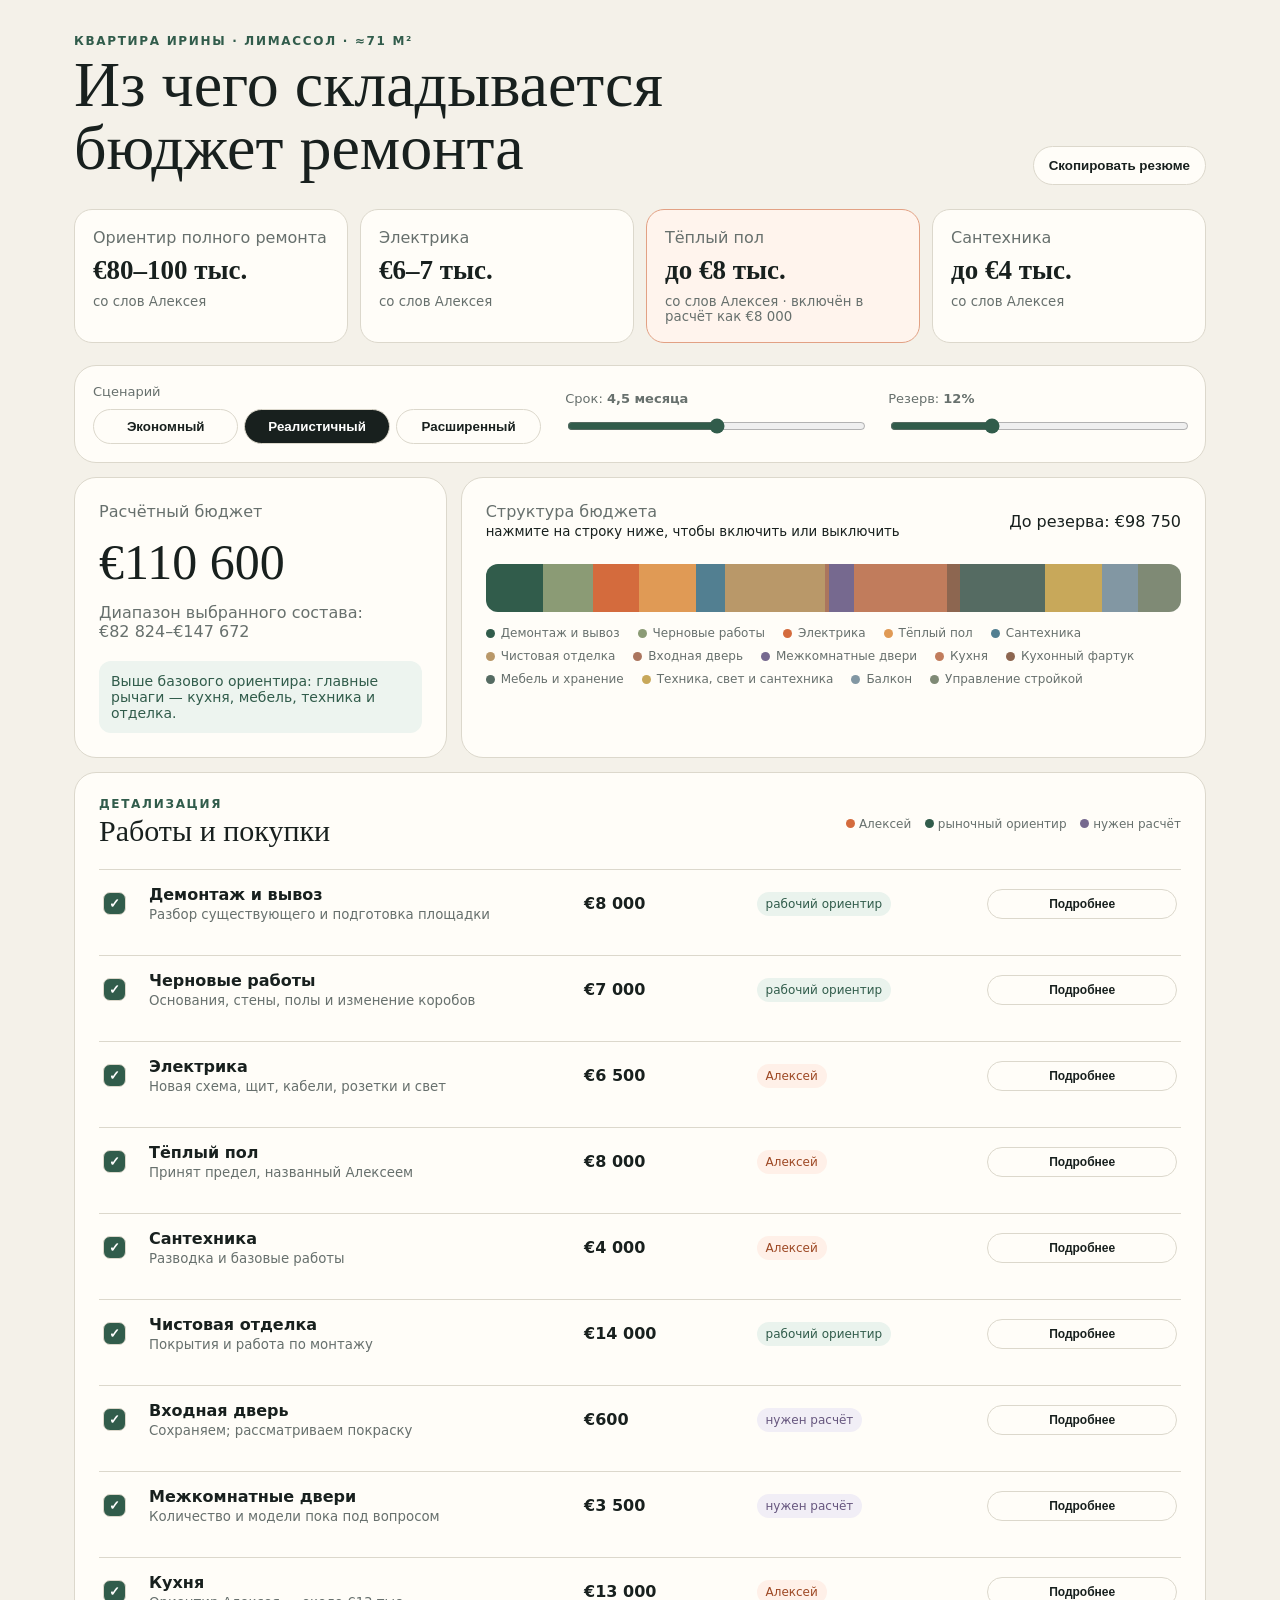
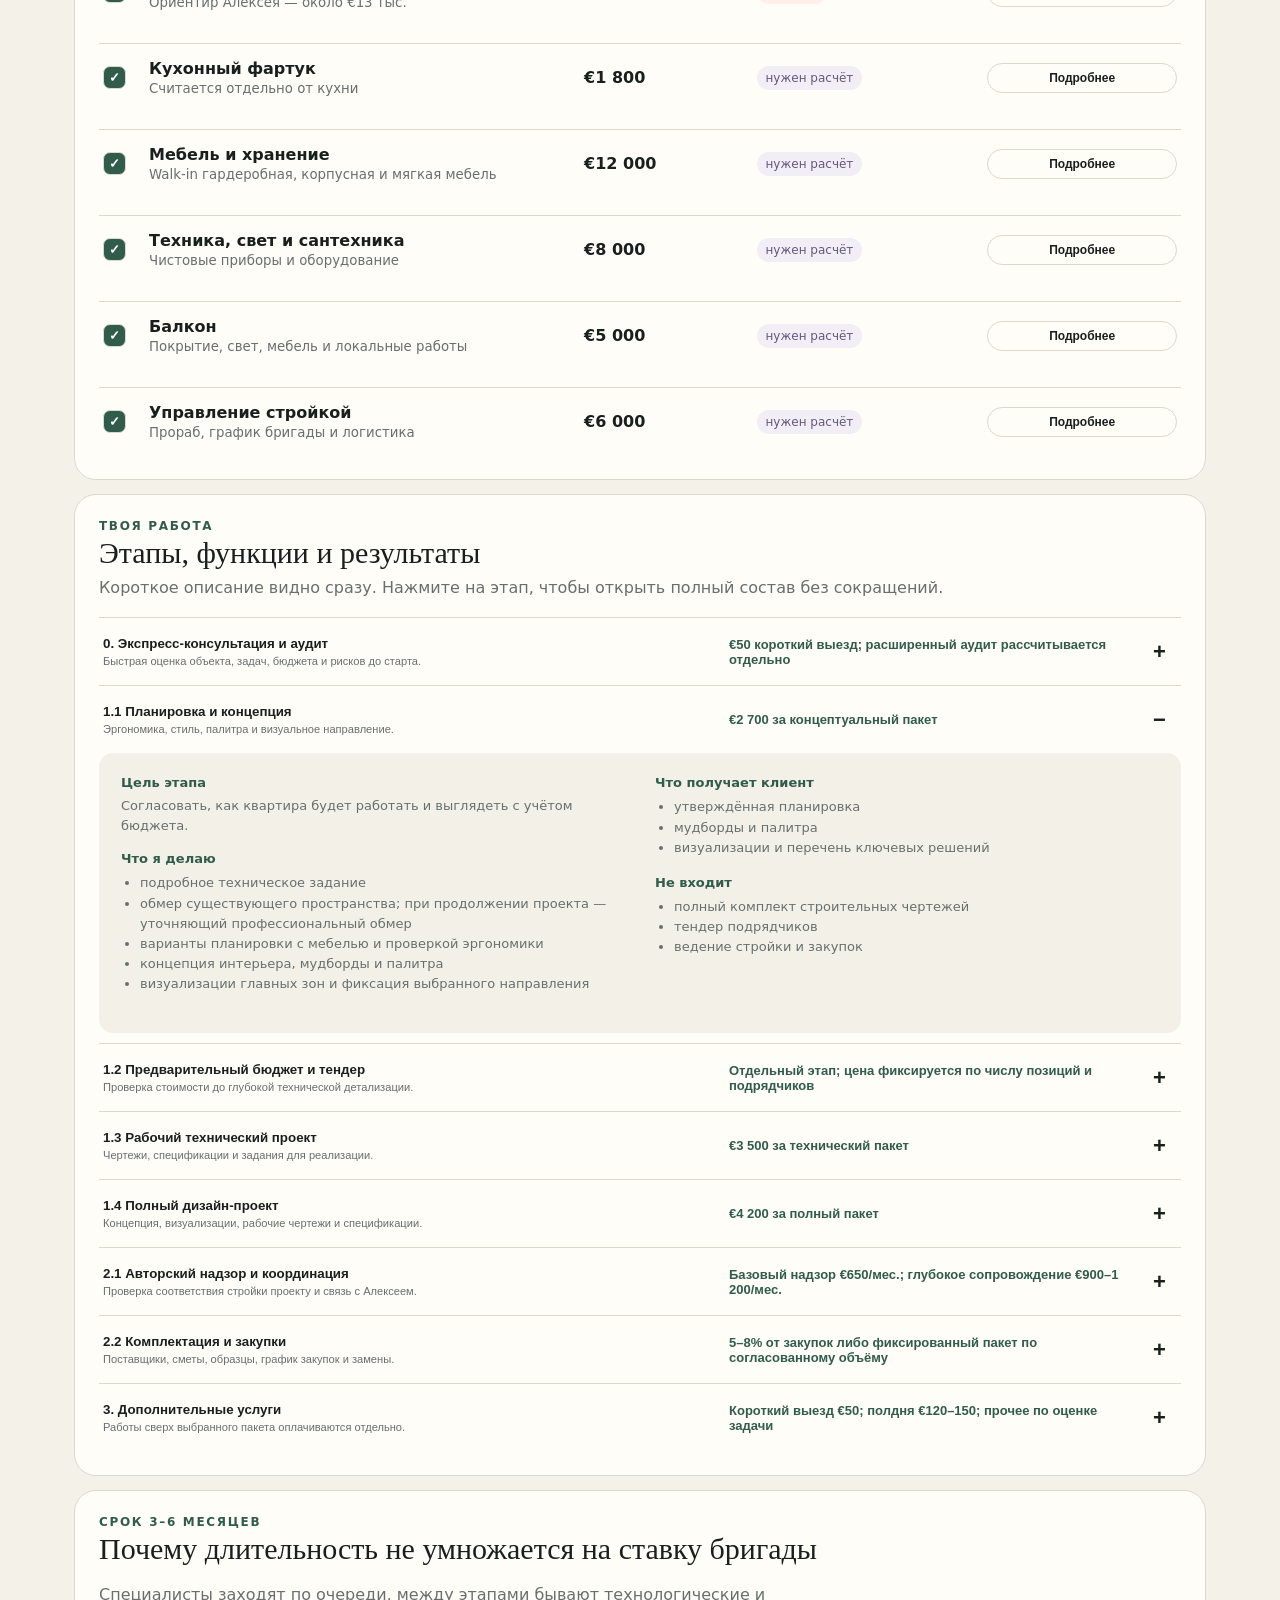
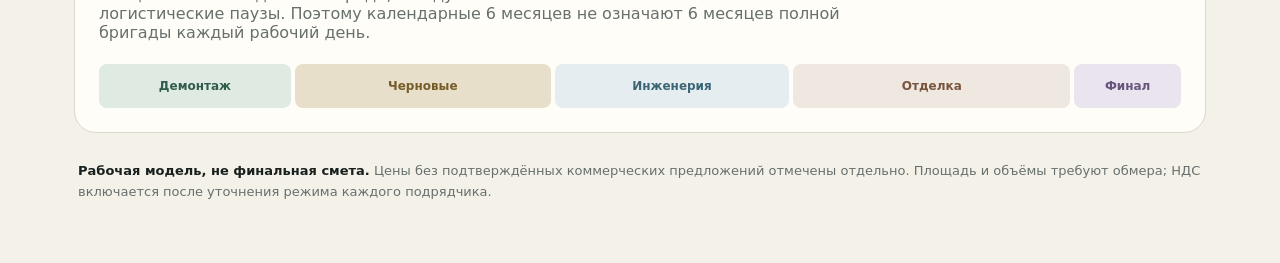
==== buget_estimate/index.html @ e14704b5 "Add interactive renovation budget estimate" ====
<!doctype html>
<html lang="ru">
<head>
  <meta charset="utf-8">
  <meta name="viewport" content="width=device-width,initial-scale=1">
  <title>Смета ремонта — квартира Ирины</title>
  <link rel="stylesheet" href="style.css">
</head>
<body>
  <main>
    <header>
      <div><p class="eyebrow">Квартира Ирины · Лимассол · ≈71 м²</p><h1>Из чего складывается бюджет ремонта</h1></div>
      <button id="copyBtn">Скопировать резюме</button>
    </header>

    <section class="anchors">
      <article><span>Ориентир полного ремонта</span><strong>€80–100 тыс.</strong><small>со слов Алексея</small></article>
      <article><span>Электрика</span><strong>€6–7 тыс.</strong><small>со слов Алексея</small></article>
      <article class="warm"><span>Тёплый пол</span><strong>до €8 тыс.</strong><small>со слов Алексея · включён в расчёт как €8 000</small></article>
      <article><span>Сантехника</span><strong>до €4 тыс.</strong><small>со слов Алексея</small></article>
    </section>

    <section class="controls panel">
      <div><label>Сценарий</label><div class="segmented" id="scenario"><button data-v="economy">Экономный</button><button class="active" data-v="realistic">Реалистичный</button><button data-v="expanded">Расширенный</button></div></div>
      <div><label for="duration">Срок: <b id="durationLabel">4,5 месяца</b></label><input id="duration" type="range" min="3" max="6" value="4.5" step="1.5"></div>
      <div><label for="reserve">Резерв: <b id="reserveLabel">12%</b></label><input id="reserve" type="range" min="8" max="20" value="12" step="1"></div>
    </section>

    <section class="summary">
      <article class="total panel"><p>Расчётный бюджет</p><strong id="total">€0</strong><span id="range">—</span><div id="verdict" class="verdict"></div></article>
      <article class="chart panel"><div class="chartHead"><div><p>Структура бюджета</p><small>нажмите на строку ниже, чтобы включить или выключить</small></div><span id="baseTotal"></span></div><div id="bar" class="bar"></div><div id="legend" class="legend"></div></article>
    </section>

    <section class="panel details">
      <div class="sectionHead"><div><p class="eyebrow">Детализация</p><h2>Работы и покупки</h2></div><div class="key"><span class="dot alexey"></span> Алексей <span class="dot market"></span> рыночный ориентир <span class="dot quote"></span> нужен расчёт</div></div>
      <div id="rows"></div>
    </section>

    <section class="panel services">
      <div class="sectionHead"><div><p class="eyebrow">Твоя работа</p><h2>Этапы, функции и результаты</h2><p class="intro">Короткое описание видно сразу. Нажмите на этап, чтобы открыть полный состав без сокращений.</p></div></div>
      <div id="serviceRows"></div>
    </section>

    <section class="timeline panel">
      <div class="sectionHead"><div><p class="eyebrow">Срок 3–6 месяцев</p><h2>Почему длительность не умножается на ставку бригады</h2></div></div>
      <p>Специалисты заходят по очереди, между этапами бывают технологические и логистические паузы. Поэтому календарные 6 месяцев не означают 6 месяцев полной бригады каждый рабочий день.</p>
      <div class="phases"><span style="--w:18%">Демонтаж</span><span style="--w:24%">Черновые</span><span style="--w:22%">Инженерия</span><span style="--w:26%">Отделка</span><span style="--w:10%">Финал</span></div>
    </section>

    <footer><b>Рабочая модель, не финальная смета.</b> Цены без подтверждённых коммерческих предложений отмечены отдельно. Площадь и объёмы требуют обмера; НДС включается после уточнения режима каждого подрядчика.</footer>
  </main>
  <script src="app.js"></script>
</body>
</html>
---- buget_estimate/style.css ----
:root{--ink:#18201e;--muted:#67706d;--paper:#f4f1e9;--card:#fffdf8;--line:#dcd8cc;--green:#315c4b;--warm:#d46b3d;--gold:#c8a85a;--blue:#527f91;--purple:#76698f}*{box-sizing:border-box}body{margin:0;background:var(--paper);color:var(--ink);font-family:Inter,ui-sans-serif,system-ui,-apple-system,BlinkMacSystemFont,"Segoe UI",sans-serif}main{max-width:1180px;margin:auto;padding:34px 24px 60px}header{display:flex;justify-content:space-between;gap:24px;align-items:end;margin-bottom:24px}h1{font-family:Georgia,serif;font-size:clamp(34px,5vw,64px);font-weight:500;line-height:.98;margin:6px 0;max-width:780px}h2{font-family:Georgia,serif;font-size:30px;font-weight:500;margin:3px 0}.eyebrow{text-transform:uppercase;letter-spacing:.14em;font-size:12px;color:var(--green);font-weight:750;margin:0}button{border:1px solid var(--line);background:var(--card);padding:11px 15px;border-radius:999px;font-weight:700;color:var(--ink);cursor:pointer}button:hover,button.active{background:var(--ink);color:white}.anchors{display:grid;grid-template-columns:repeat(4,1fr);gap:12px;margin:22px 0}.anchors article{padding:18px;border:1px solid var(--line);border-radius:18px;background:var(--card)}.anchors span,.anchors small{display:block;color:var(--muted)}.anchors strong{display:block;font-family:Georgia,serif;font-size:27px;margin:8px 0}.anchors .warm{border-color:#e2a184;background:#fff4ed}.panel{background:var(--card);border:1px solid var(--line);border-radius:22px}.controls{padding:18px;display:grid;grid-template-columns:1.5fr 1fr 1fr;gap:24px;align-items:center}.controls label{display:block;font-size:13px;color:var(--muted);margin-bottom:10px}.segmented{display:flex;gap:6px}.segmented button{flex:1;padding:9px}input[type=range]{width:100%;accent-color:var(--green)}.summary{display:grid;grid-template-columns:.75fr 1.5fr;gap:14px;margin:14px 0}.total,.chart{padding:24px}.total p,.chart p{margin:0;color:var(--muted)}.total strong{display:block;font-family:Georgia,serif;font-size:50px;font-weight:500;margin:12px 0}.total>span{color:var(--muted)}.verdict{margin-top:20px;padding:12px;border-radius:12px;background:#edf4ef;color:var(--green);font-size:14px}.chartHead,.sectionHead{display:flex;justify-content:space-between;align-items:center;gap:20px}.bar{display:flex;height:48px;border-radius:12px;overflow:hidden;margin:24px 0 14px;background:#eee}.bar span{min-width:2px;transition:.3s}.legend{display:flex;flex-wrap:wrap;gap:9px 18px;font-size:12px;color:var(--muted)}.legend span{display:flex;align-items:center;gap:6px}.legend i,.dot{width:9px;height:9px;border-radius:50%;display:inline-block}.details{padding:24px}.key{font-size:12px;color:var(--muted)}.key .dot{margin-left:10px}.alexey{background:var(--warm)}.market{background:var(--green)}.quote{background:var(--purple)}.costrow{display:grid;grid-template-columns:34px 1.4fr .7fr .8fr 1.1fr;gap:12px;align-items:center;padding:15px 4px;border-top:1px solid var(--line);cursor:pointer}.costrow:first-of-type{margin-top:18px}.costrow.off{opacity:.38}.check{width:23px;height:23px;border:1px solid var(--line);border-radius:7px;display:grid;place-items:center}.costrow:not(.off) .check{background:var(--green);color:white}.name b,.name small{display:block}.name small{color:var(--muted);margin-top:3px}.value{font-weight:800}.source{font-size:12px;padding:5px 9px;border-radius:999px;width:max-content}.source.alexey{background:#fff0e8;color:#9d4824}.source.market{background:#eaf3ed;color:#315c4b}.source.quote{background:#f1eef6;color:#66567e}.cut{font-size:12px;color:var(--muted)}.timeline{padding:24px;margin-top:14px}.timeline>p{color:var(--muted);max-width:780px}.phases{display:flex;gap:4px;margin-top:22px}.phases span{width:var(--w);padding:15px 8px;background:#dfeae3;color:var(--green);border-radius:8px;text-align:center;font-size:12px;font-weight:700}.phases span:nth-child(2){background:#e8dfca;color:#755c28}.phases span:nth-child(3){background:#e5edf0;color:#3b6575}.phases span:nth-child(4){background:#eee8e1;color:#79543d}.phases span:nth-child(5){background:#e9e4ee;color:#66567e}footer{margin:28px 4px 0;color:var(--muted);font-size:13px;line-height:1.6}footer b{color:var(--ink)}@media(max-width:850px){.anchors{grid-template-columns:1fr 1fr}.controls,.summary{grid-template-columns:1fr}.costrow{grid-template-columns:28px 1fr auto}.source,.cut{display:none}.phases{overflow:auto}.phases span{min-width:110px}header{align-items:start;flex-direction:column}}@media(max-width:520px){main{padding:22px 14px 40px}.anchors{grid-template-columns:1fr}.segmented{flex-wrap:wrap}.segmented button{min-width:100px}.total strong{font-size:42px}.sectionHead{align-items:start;flex-direction:column}.key{display:none}}
.costrow{grid-template-columns:34px 1.45fr .55fr .75fr .65fr;cursor:default}.costwrap:first-child{margin-top:18px}.check{padding:0}.expand{padding:7px 10px;font-size:12px;background:transparent}.detailbox{display:grid;grid-template-columns:1fr 1fr;gap:28px;background:#f3f0e8;border-radius:14px;padding:19px 22px;margin:0 0 9px 34px;font-size:13px}.detailbox b,.servicebody b{color:var(--green)}.detailbox p,.servicebody p{margin:6px 0 16px;color:var(--muted);line-height:1.5}.detailbox ul,.servicebody ul{margin:7px 0 17px;padding-left:19px;color:var(--muted);line-height:1.55}.services{padding:24px;margin-top:14px}.intro{color:var(--muted);margin:8px 0 20px}.service{border-top:1px solid var(--line)}.servicehead{width:100%;display:grid;grid-template-columns:1.5fr 1fr 24px;gap:20px;align-items:center;text-align:left;border:0;border-radius:0;padding:18px 4px;background:transparent}.servicehead:hover{background:transparent;color:var(--ink)}.servicehead span b,.servicehead span small{display:block}.servicehead span small{color:var(--muted);margin-top:4px;font-weight:500}.servicehead strong{font-size:13px;color:var(--green)}.servicehead i{font-style:normal;font-size:22px}.servicebody{display:grid;grid-template-columns:1fr 1fr;gap:30px;background:#f3f0e8;border-radius:14px;padding:22px;margin-bottom:10px;font-size:13px}@media(max-width:850px){.costrow{grid-template-columns:28px 1fr auto auto}.source{display:none}.detailbox,.servicebody{grid-template-columns:1fr;margin-left:0}.servicehead{grid-template-columns:1fr 26px}.servicehead>strong{grid-row:2;grid-column:1}.servicehead>i{grid-row:1;grid-column:2}}
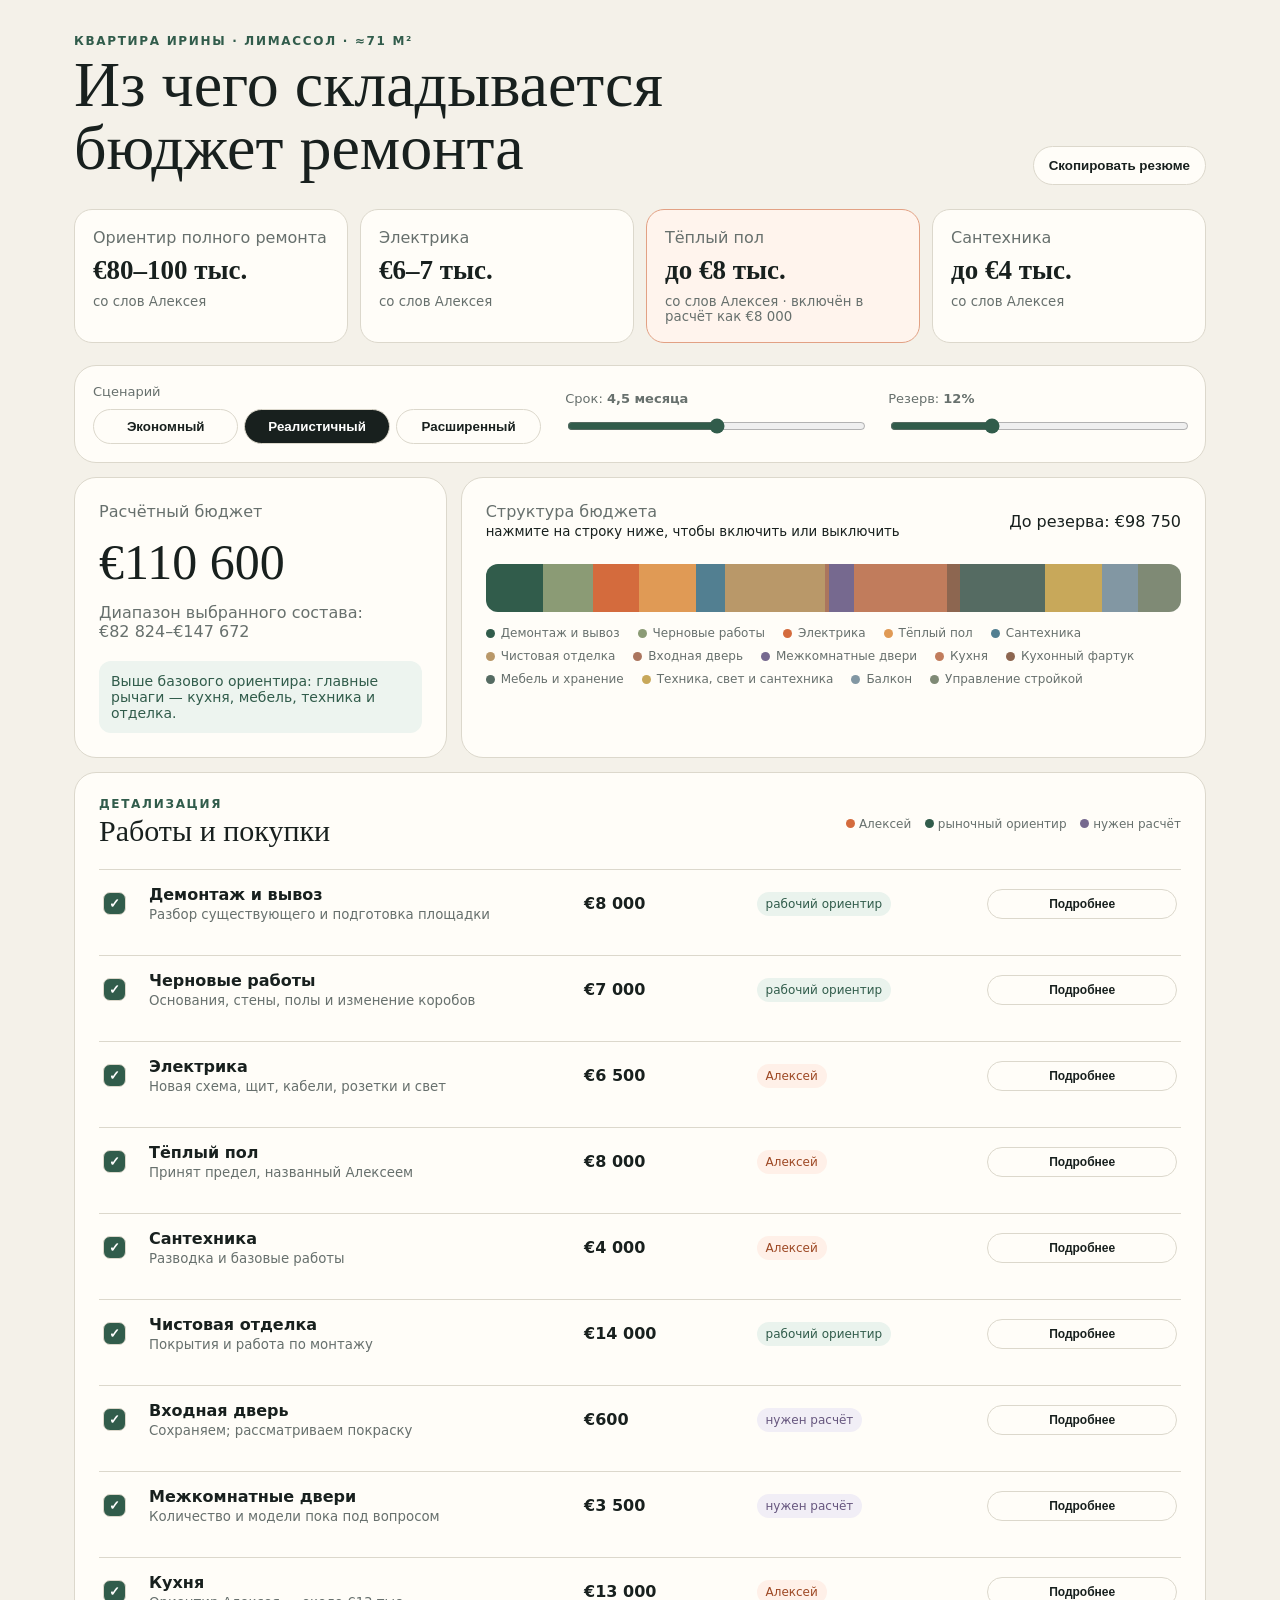
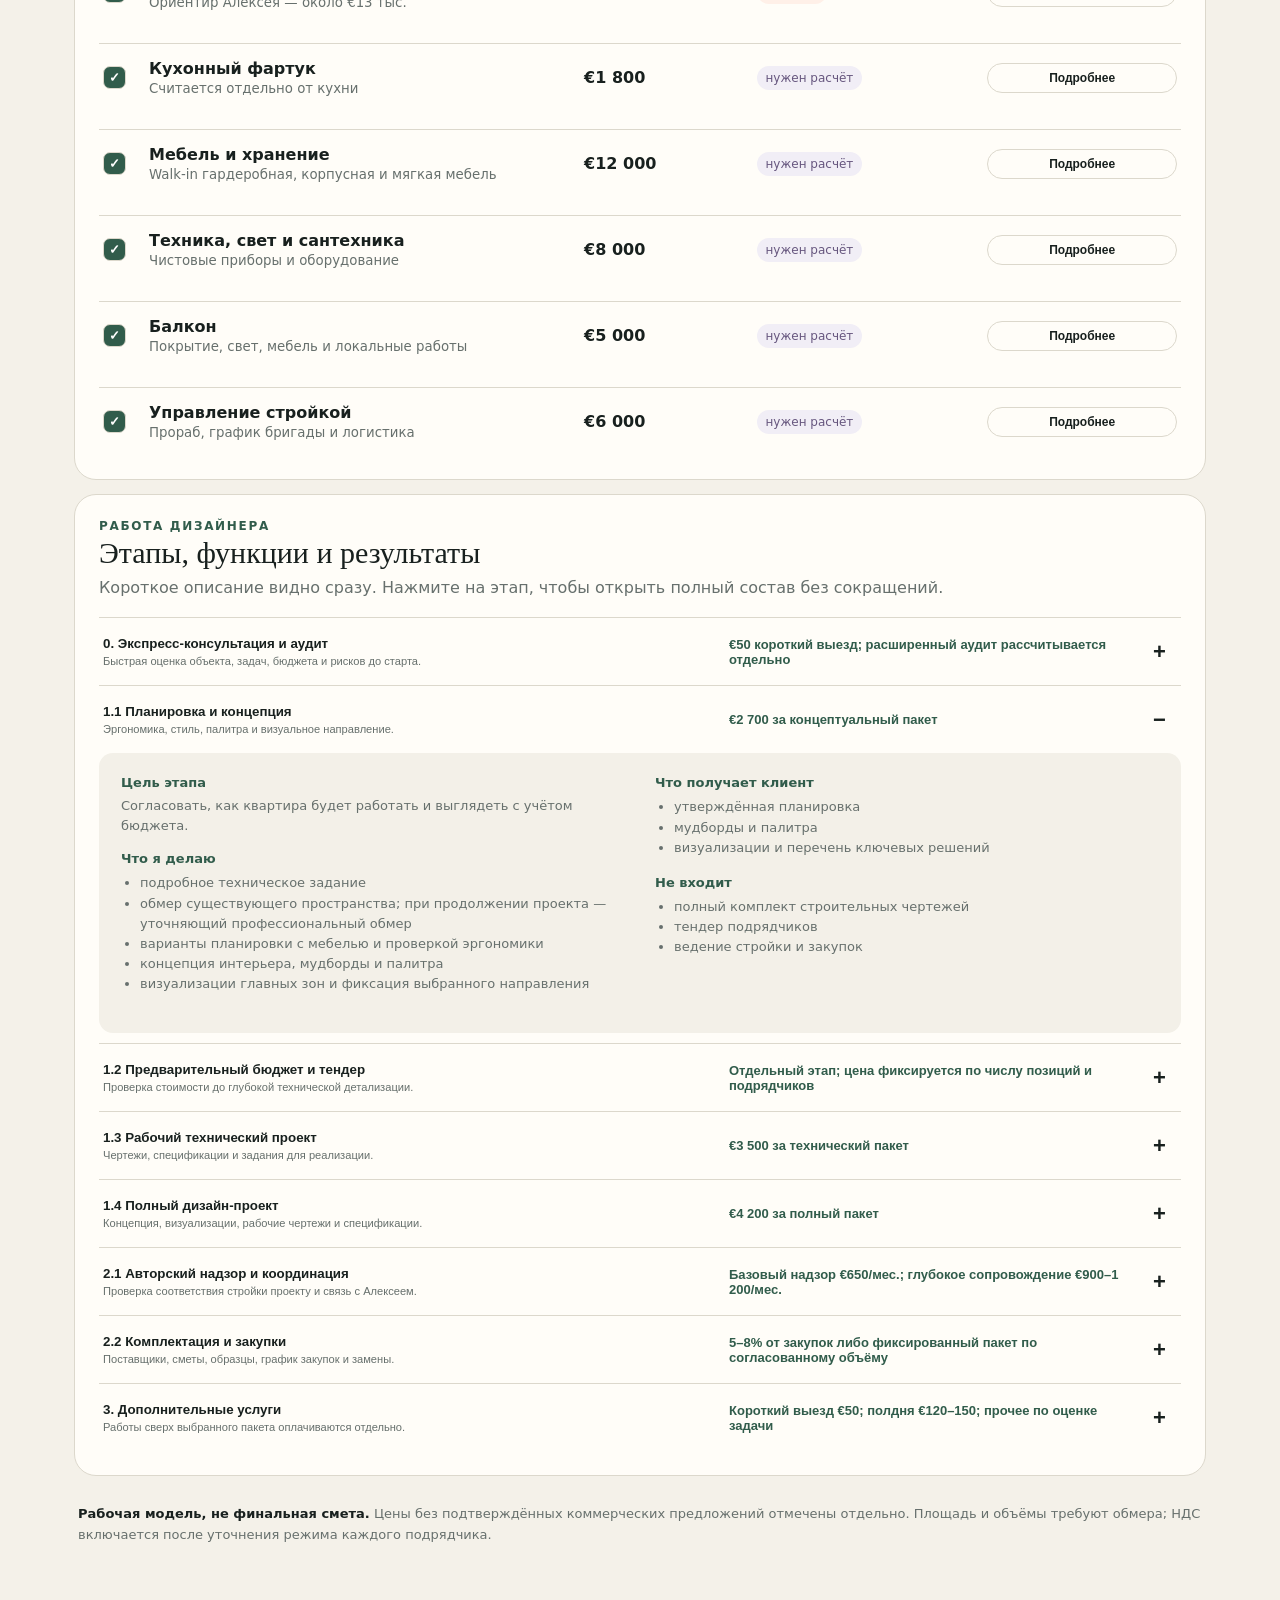
==== commit 3b3b1cc7: "Update budget page labels and remove duration section" ====
--- a/buget_estimate/index.html
+++ b/buget_estimate/index.html
@@ -37,14 +37,8 @@
     </section>
 
     <section class="panel services">
-      <div class="sectionHead"><div><p class="eyebrow">Твоя работа</p><h2>Этапы, функции и результаты</h2><p class="intro">Короткое описание видно сразу. Нажмите на этап, чтобы открыть полный состав без сокращений.</p></div></div>
+      <div class="sectionHead"><div><p class="eyebrow">Работа дизайнера</p><h2>Этапы, функции и результаты</h2><p class="intro">Короткое описание видно сразу. Нажмите на этап, чтобы открыть полный состав без сокращений.</p></div></div>
       <div id="serviceRows"></div>
-    </section>
-
-    <section class="timeline panel">
-      <div class="sectionHead"><div><p class="eyebrow">Срок 3–6 месяцев</p><h2>Почему длительность не умножается на ставку бригады</h2></div></div>
-      <p>Специалисты заходят по очереди, между этапами бывают технологические и логистические паузы. Поэтому календарные 6 месяцев не означают 6 месяцев полной бригады каждый рабочий день.</p>
-      <div class="phases"><span style="--w:18%">Демонтаж</span><span style="--w:24%">Черновые</span><span style="--w:22%">Инженерия</span><span style="--w:26%">Отделка</span><span style="--w:10%">Финал</span></div>
     </section>
 
     <footer><b>Рабочая модель, не финальная смета.</b> Цены без подтверждённых коммерческих предложений отмечены отдельно. Площадь и объёмы требуют обмера; НДС включается после уточнения режима каждого подрядчика.</footer>
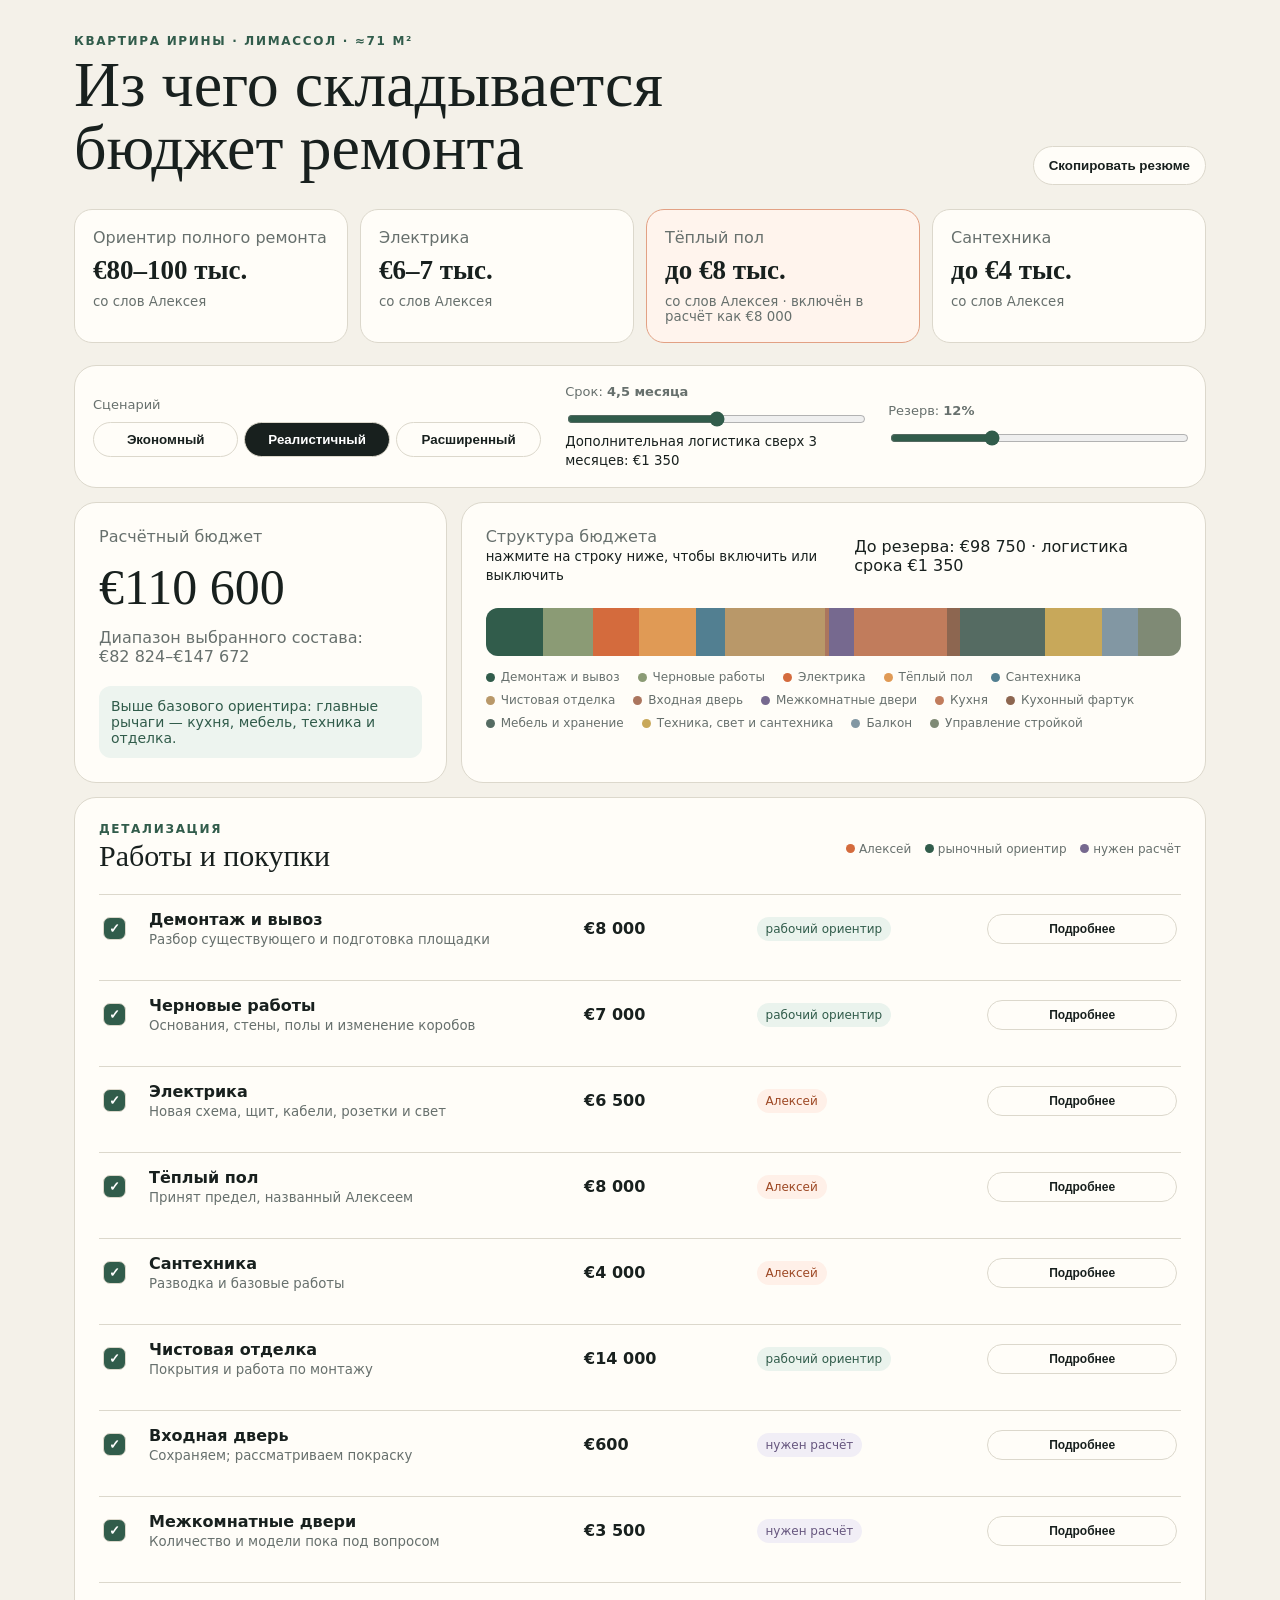
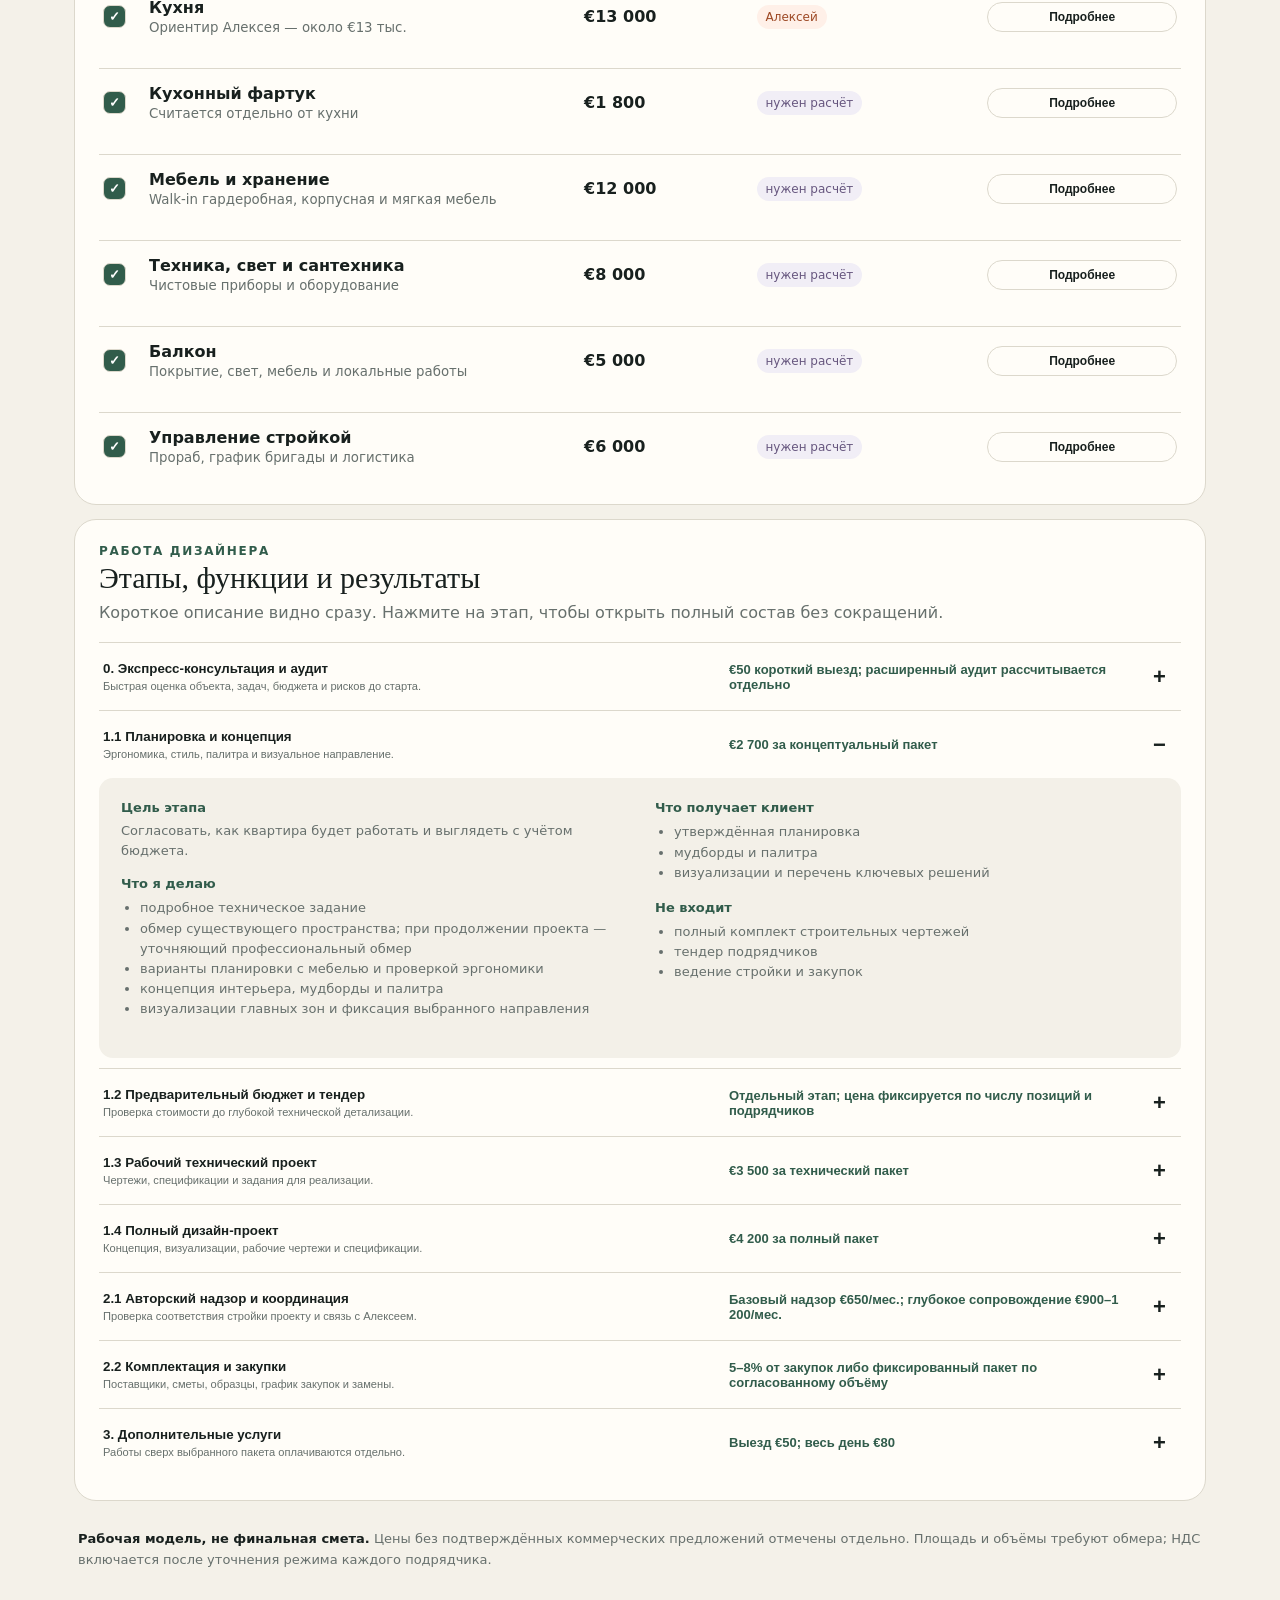
==== commit 6a013c1c: "Show duration logistics in budget controls" ====
--- a/buget_estimate/index.html
+++ b/buget_estimate/index.html
@@ -22,7 +22,7 @@
 
     <section class="controls panel">
       <div><label>Сценарий</label><div class="segmented" id="scenario"><button data-v="economy">Экономный</button><button class="active" data-v="realistic">Реалистичный</button><button data-v="expanded">Расширенный</button></div></div>
-      <div><label for="duration">Срок: <b id="durationLabel">4,5 месяца</b></label><input id="duration" type="range" min="3" max="6" value="4.5" step="1.5"></div>
+      <div><label for="duration">Срок: <b id="durationLabel">4,5 месяца</b></label><input id="duration" type="range" min="3" max="6" value="4.5" step="1.5"><small id="durationCost" class="calc-note">Дополнительная логистика сверх 3 месяцев: €1 350</small></div>
       <div><label for="reserve">Резерв: <b id="reserveLabel">12%</b></label><input id="reserve" type="range" min="8" max="20" value="12" step="1"></div>
     </section>
 
